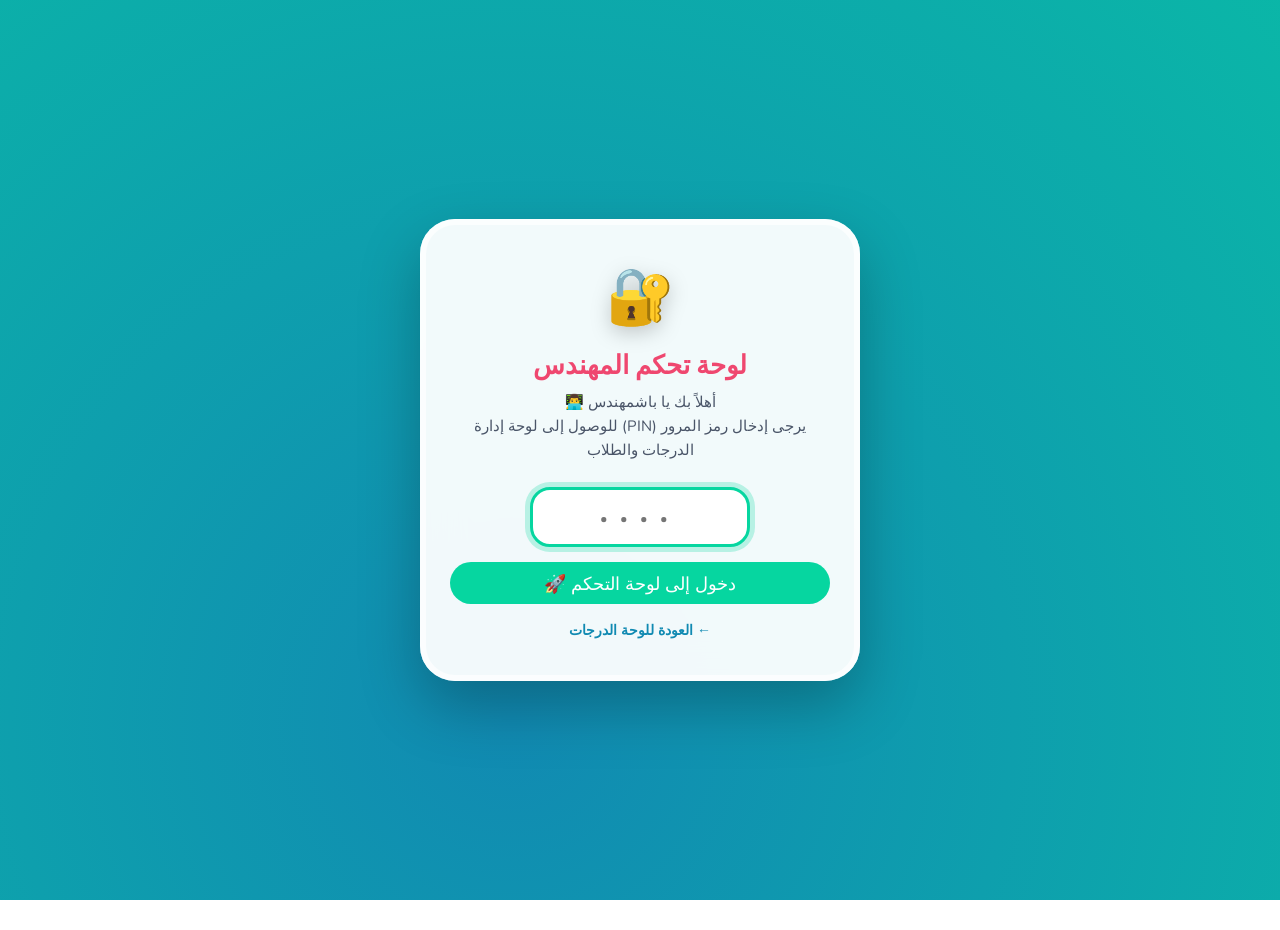
==== admin.html @ 9906d2fb "feat: upgrade scoreboard with criteria breakdown, mobile cards, engineer admin panel, and excel impo" ====
<!DOCTYPE html>
<html lang="ar" dir="rtl">

<head>
    <meta charset="UTF-8">
    <meta name="viewport" content="width=device-width, initial-scale=1.0">
    <title>Future Academy - لوحة تحكم المهندس 🔐</title>
    <link rel="stylesheet" href="./table_style.css">
    <link rel="stylesheet" href="./admin.css">
    <script src="./xlsx.full.min.js"></script>
    <script src="./data_manager.js"></script>
</head>

<body>
    <!-- ========================================================
         LOGIN SCREEN (Visible when not logged in)
         ======================================================== -->
    <div id="login-screen" class="admin-login-container">
        <div class="login-card">
            <div class="lock-avatar">🔐</div>
            <h2>لوحة تحكم المهندس</h2>
            <p class="login-subtitle">أهلاً بك يا باشمهندس 👨‍💻<br>يرجى إدخال رمز المرور (PIN) للوصول إلى لوحة إدارة الدرجات والطلاب</p>

            <form id="login-form">
                <div class="pin-input-group">
                    <input type="password" id="pin-input" maxlength="8" placeholder="••••" autocomplete="off" autofocus>
                </div>
                <div id="login-error" class="login-error" style="display: none;">رمز المرور غير صحيح! يرجى المحاولة مرة أخرى</div>
                <button type="submit" class="btn-primary login-btn">دخول إلى لوحة التحكم 🚀</button>
            </form>

            <a href="scores_g1.html" class="back-link">← العودة للوحة الدرجات</a>
        </div>
    </div>

    <!-- ========================================================
         ADMIN DASHBOARD (Visible when logged in)
         ======================================================== -->
    <div id="dashboard-screen" class="admin-dashboard-container" style="display: none;">
        
        <!-- Top Navigation Bar -->
        <header class="admin-header">
            <div class="header-brand">
                <span class="brand-icon">🚀</span>
                <div>
                    <h1>لوحة إدارة وتعديل الدرجات</h1>
                    <span class="brand-sub">Future Academy • Engineer Dashboard</span>
                </div>
            </div>
            <div class="header-actions">
                <a id="btn-view-scoreboard" href="scores_g1.html" class="btn-header btn-view" title="عرض لوحة الشرف">
                    <span>🏆</span> عرض لوحة الشرف
                </a>
                <button id="btn-change-pin" class="btn-header btn-settings" title="تغيير رمز المرور">
                    <span>🔑</span> تغيير الـ PIN
                </button>
                <button id="btn-logout" class="btn-header btn-logout" title="تسجيل الخروج">
                    <span>🚪</span> خروج
                </button>
            </div>
        </header>

        <!-- Main Workspace -->
        <main class="admin-main">

            <!-- Groups Navigation & Management Bar -->
            <section class="groups-section">
                <div class="section-top-bar">
                    <div class="groups-tabs-scroll" id="groups-tabs-container">
                        <!-- Dynamic Group Tabs will be rendered here -->
                    </div>
                    <button id="btn-add-group" class="btn-action btn-add-group" type="button">
                        <span>➕</span> إضافة مجموعة جديدة
                    </button>
                </div>

                <!-- Active Group Info & Edit -->
                <div class="group-details-card">
                    <div class="group-details-form">
                        <label for="group-title-input">اسم / موعد المجموعة الحالية:</label>
                        <div class="input-with-button">
                            <input type="text" id="group-title-input" placeholder="مثلاً: Arduino Code Friday 1:3">
                            <button id="btn-save-group-title" class="btn-save-title">حفظ الاسم</button>
                        </div>
                    </div>
                    <div class="group-actions-right">
                        <button id="btn-delete-group" class="btn-delete-group" title="حذف هذه المجموعة">
                            <span>🗑️</span> حذف هذه المجموعة
                        </button>
                    </div>
                </div>
            </section>

            <!-- Students & Scores Editor Section -->
            <section class="students-section">
                <div class="students-header-bar">
                    <div class="students-count-badge">
                        <span>👥 الطلاب في هذه المجموعة: </span>
                        <strong id="students-count-num">0</strong>
                    </div>
                    <div class="students-actions">
                        <button id="btn-add-student" class="btn-action btn-add-student" type="button">
                            <span>➕</span> إضافة طالب جديد
                        </button>
                        <button id="btn-save-all" class="btn-action btn-save-all" type="button">
                            <span>💾</span> حفظ كل التعديلات
                        </button>
                    </div>
                </div>

                <!-- Students Dynamic Table -->
                <div class="table-responsive-wrapper">
                    <table class="admin-students-table">
                        <thead>
                            <tr id="table-headers-row">
                                <th style="width: 50px;">#</th>
                                <th>اسم الطالب</th>
                                <!-- Dynamic Criteria Headers (Attendance, Tasks, Participation) -->
                                <th>المجموع 🏆</th>
                                <th style="width: 80px;">إجراء</th>
                            </tr>
                        </thead>
                        <tbody id="students-table-body">
                            <!-- Dynamic Student Rows will be rendered here -->
                        </tbody>
                    </table>
                </div>
            </section>

            <!-- Excel & Backup Section -->
            <section class="tools-section">
                <div class="tools-card">
                    <h3>📊 استيراد وتصدير ملفات الإكسيل (Excel / Sheets)</h3>
                    <p class="tools-subtitle">يمكنك تصدير كشوف الدرجات بالكامل إلى ملف Excel منظم، أو استيراد ملف Excel لتحديث الدرجات فوراً.</p>
                    <div class="tools-buttons">
                        <button id="btn-export-excel-all" class="btn-tool btn-excel-tool" type="button" title="تصدير جميع المجموعات في شيت إكسيل موحد">
                            <span>📊</span> تصدير جميع المجموعات (Excel Workbook)
                        </button>
                        <button id="btn-export-excel-active" class="btn-tool btn-excel-tool" type="button" title="تصدير كشف درجات المجموعة المحددة فقط">
                            <span>📑</span> تصدير المجموعة الحالية فقط
                        </button>
                        <button id="btn-import-excel" class="btn-tool btn-excel-import" type="button" title="استيراد وتحديث الدرجات من ملف إكسيل">
                            <span>📥</span> استيراد من ملف Excel
                        </button>
                        <button id="btn-download-template" class="btn-tool" type="button" title="تحميل قالب إكسيل جاهز لكتابة الدرجات">
                            <span>📄</span> تحميل قالب إكسيل فارغ
                        </button>
                        <button id="btn-reset-default" class="btn-tool btn-danger-tool" type="button" title="استعادة الدرجات والمجموعات الأصلية">
                            <span>🔄</span> استعادة البيانات الأصلية
                        </button>
                    </div>
                </div>
            </section>

        </main>
    </div>

    <!-- Toast Notification -->
    <div id="admin-toast" class="admin-toast">تم حفظ التعديلات بنجاح! 🎉</div>

    <!-- Change PIN Modal -->
    <div id="pin-modal" class="admin-modal-overlay" style="display: none;">
        <div class="admin-modal">
            <h3>🔑 تغيير رمز المرور (PIN)</h3>
            <p>أدخل رمز المرور الجديد (4 أرقام على الأقل):</p>
            <input type="password" id="new-pin-input" placeholder="مثال: 5678" maxlength="8">
            <div class="modal-buttons">
                <button id="btn-confirm-pin" class="btn-primary">تأكيد الحفظ</button>
                <button id="btn-cancel-pin" class="btn-secondary">إلغاء</button>
            </div>
        </div>
    </div>

    <!-- Hidden file input for Excel import -->
    <input type="file" id="import-excel-input" accept=".xlsx, .xls, .csv" style="display: none;">

    <script src="./admin.js"></script>
</body>

</html>
---- table_style.css ----
@import url('https://fonts.googleapis.com/css2?family=Fredoka+One&family=Nunito:wght@700;800;900&display=swap');

* {
    padding: 0;
    margin: 0;
    box-sizing: border-box;
    -webkit-tap-highlight-color: transparent;
}

body {
    background: radial-gradient(circle at 10% 20%, #118AB2, #06D6A0, #FFD166, #EF476F);
    background-size: 400% 400%;
    animation: gradientMove 15s ease infinite alternate;
    background-attachment: fixed;
    font-family: 'Nunito', sans-serif;
    color: #fff;
    overflow-x: hidden;
    padding-bottom: 30px;
    min-height: 100vh;
}

@keyframes gradientMove {
    0% { background-position: 0% 50%; }
    50% { background-position: 100% 50%; }
    100% { background-position: 0% 50%; }
}

/* Container */
.table-div {
    display: flex;
    justify-content: center;
    align-items: center;
    min-height: 65vh;
    padding: 20px 15px;
    margin-top: 10px;
    width: 100%;
}

.scoreboard-container {
    width: 100%;
    max-width: 960px;
    display: flex;
    flex-direction: column;
    align-items: center;
    animation: slideUpPop 0.8s cubic-bezier(0.34, 1.56, 0.64, 1) forwards;
}

@keyframes slideUpPop {
    from {
        transform: translateY(25px) scale(0.97);
        opacity: 0;
    }
    to {
        transform: translateY(0) scale(1);
        opacity: 1;
    }
}

/* Header & Animated Title */
.scoreboard-header {
    width: 100%;
    display: flex;
    flex-direction: column;
    align-items: center;
    margin-bottom: 25px;
}

.table-title {
    margin-bottom: 15px;
}

.table-title h1 {
    font-size: clamp(1.8rem, 5vw, 2.6rem);
    font-family: 'Fredoka One', cursive;
    letter-spacing: 3px;
    text-transform: uppercase;
    display: inline-block;
    text-align: center;
    padding: 14px 42px;
    background: #FF9F1C;
    color: white;
    border-radius: 50px;
    box-shadow: 0 10px 0px #CC7910, 0 20px 30px rgba(0, 0, 0, 0.25);
    border: 7px solid #FFF;
    white-space: nowrap;
    animation: titleBounce 2.5s infinite alternate ease-in-out;
    transition: transform 0.3s cubic-bezier(0.175, 0.885, 0.32, 1.275);
}

@keyframes titleBounce {
    0% { transform: scale(1) rotate(-1deg); }
    100% { transform: scale(1.04) rotate(1deg); }
}

.table-title h1:hover {
    transform: scale(1.08) rotate(0deg);
}

/* Controls Bar (Stats, View Mode, Sound) */
.scoreboard-controls {
    display: flex;
    flex-wrap: wrap;
    align-items: center;
    justify-content: center;
    gap: 12px;
    width: 100%;
    max-width: 860px;
    margin-top: 5px;
}

.stat-badge {
    display: inline-flex;
    align-items: center;
    gap: 8px;
    background: rgba(255, 255, 255, 0.28);
    backdrop-filter: blur(12px);
    -webkit-backdrop-filter: blur(12px);
    border: 2px solid rgba(255, 255, 255, 0.55);
    color: #FFF;
    font-weight: 800;
    font-size: 14.5px;
    padding: 8px 16px;
    border-radius: 50px;
    box-shadow: 0 4px 12px rgba(0, 0, 0, 0.1);
    text-shadow: 1px 1px 2px rgba(0, 0, 0, 0.2);
}

.stat-badge.top-student {
    background: rgba(255, 209, 102, 0.4);
    border-color: #FFD166;
    color: #FFF;
}

.controls-actions {
    display: inline-flex;
    align-items: center;
    gap: 8px;
}

.control-btn {
    display: inline-flex;
    align-items: center;
    gap: 6px;
    background: #FFF;
    color: #EF476F;
    border: none;
    font-family: 'Fredoka One', cursive;
    font-size: 14px;
    padding: 8px 16px;
    border-radius: 50px;
    cursor: pointer;
    box-shadow: 0 4px 0px #DDD, 0 8px 15px rgba(0, 0, 0, 0.15);
    transition: all 0.2s cubic-bezier(0.175, 0.885, 0.32, 1.275);
}

.control-btn:hover {
    transform: translateY(-2px) scale(1.05);
    background: #FFE3E9;
    box-shadow: 0 6px 0px #E5B2BD, 0 10px 18px rgba(0, 0, 0, 0.2);
}

.control-btn:active {
    transform: translateY(3px) scale(0.97);
    box-shadow: 0 1px 0px #DDD;
}

.coach-lock-btn {
    padding: 8px 14px;
    background: #FFF;
    color: #4A5568;
    text-decoration: none;
    font-size: 16px;
    display: inline-flex;
    align-items: center;
    justify-content: center;
    border-radius: 50px;
    box-shadow: 0 4px 0px #DDD, 0 8px 15px rgba(0, 0, 0, 0.15);
    transition: all 0.2s cubic-bezier(0.175, 0.885, 0.32, 1.275);
}

.coach-lock-btn:hover {
    transform: translateY(-2px) scale(1.1);
    background: #FFFBEB;
    box-shadow: 0 6px 0px #FDE68A, 0 10px 18px rgba(0, 0, 0, 0.2);
}

.sound-btn {
    padding: 8px 12px;
}

/* ========================================================
   DESKTOP TABLE VIEW (Default for Wide Screens)
   ======================================================== */
.scoreboard-table {
    width: 100%;
    background: rgba(255, 255, 255, 0.96);
    backdrop-filter: blur(15px);
    -webkit-backdrop-filter: blur(15px);
    border-radius: 32px;
    border-spacing: 0;
    text-align: center;
    box-shadow: 0 25px 50px rgba(0, 0, 0, 0.22), inset 0 0 0 8px rgba(255, 255, 255, 0.6);
    border: none;
    overflow: hidden;
    margin-top: 10px;
}

.scoreboard-table thead tr {
    background: linear-gradient(135deg, #EF476F, #FF597B);
}

.scoreboard-table th {
    padding: 18px 16px;
    color: #fff;
    text-transform: uppercase;
    letter-spacing: 1.5px;
    font-family: 'Fredoka One', cursive;
    font-size: 17px;
    position: sticky;
    top: 0;
    z-index: 5;
    border: none;
}

.scoreboard-table th.th-pos { width: 75px; }
.scoreboard-table th.th-name { text-align: left; padding-left: 24px; }
.scoreboard-table th.th-total { width: 130px; }

.scoreboard-table tbody tr {
    transition: all 0.25s cubic-bezier(0.175, 0.885, 0.32, 1.275);
    animation: rowPop 0.5s cubic-bezier(0.34, 1.56, 0.64, 1) backwards;
}

@keyframes rowPop {
    from {
        opacity: 0;
        transform: translateY(15px) scale(0.98);
    }
    to {
        opacity: 1;
        transform: translateY(0) scale(1);
    }
}

.scoreboard-table tbody tr:nth-child(1) { animation-delay: 0.05s; }
.scoreboard-table tbody tr:nth-child(2) { animation-delay: 0.1s; }
.scoreboard-table tbody tr:nth-child(3) { animation-delay: 0.15s; }
.scoreboard-table tbody tr:nth-child(4) { animation-delay: 0.2s; }
.scoreboard-table tbody tr:nth-child(5) { animation-delay: 0.25s; }
.scoreboard-table tbody tr:nth-child(6) { animation-delay: 0.3s; }

.scoreboard-table td {
    padding: 16px 14px;
    background: #fff;
    color: #333;
    font-weight: 800;
    border-bottom: 2px dashed #EBF0F5;
    vertical-align: middle;
}

.scoreboard-table tr:last-child td {
    border-bottom: none;
}

/* Hover Lift */
.scoreboard-table tbody tr:hover td {
    background: #F8FAFC;
    transform: translateY(-2px);
    box-shadow: 0 8px 18px rgba(0, 0, 0, 0.08);
}

/* Student Profile (Avatar + Name) */
.student-profile {
    display: inline-flex;
    align-items: center;
    gap: 12px;
    text-align: left;
}

.student-avatar {
    width: 38px;
    height: 38px;
    border-radius: 50%;
    color: #FFF;
    display: flex;
    align-items: center;
    justify-content: center;
    font-family: 'Fredoka One', cursive;
    font-size: 18px;
    box-shadow: 0 4px 8px rgba(0, 0, 0, 0.18);
    border: 2px solid #FFF;
    flex-shrink: 0;
}

.student-name {
    font-family: 'Fredoka One', cursive;
    font-size: 19px;
    color: #2D3748;
    letter-spacing: 0.5px;
}

/* Rank Badges */
.rank-badge {
    display: inline-flex;
    align-items: center;
    justify-content: center;
    gap: 4px;
    font-family: 'Fredoka One', cursive;
    font-size: 18px;
    color: #718096;
}

.rank-badge .rank-num {
    display: inline-block;
    min-width: 26px;
    height: 26px;
    line-height: 26px;
    border-radius: 50%;
    background: #EDF2F7;
    color: #4A5568;
    font-size: 14px;
}

/* Podium Styles (Top 3) */
.student-row.top td {
    background: linear-gradient(135deg, #FFFDF0 0%, #FFF9DE 100%);
}
.student-row.second td {
    background: linear-gradient(135deg, #FBFBFB 0%, #F3F4F6 100%);
}
.student-row.third td {
    background: linear-gradient(135deg, #FFF9F5 0%, #FDF0E7 100%);
}

.student-row.top .rank-badge .rank-num {
    background: #FFD166;
    color: #7A4100;
}
.student-row.second .rank-badge .rank-num {
    background: #E2E8F0;
    color: #475569;
}
.student-row.third .rank-badge .rank-num {
    background: #FED7AA;
    color: #7C2D12;
}

/* Floating Crown & Medals */
.crown-icon {
    display: inline-block;
    font-size: 28px;
    filter: drop-shadow(0px 4px 6px rgba(0, 0, 0, 0.25));
    animation: crownFloat 2s ease-in-out infinite;
    line-height: 1;
}

.medal-icon {
    display: inline-block;
    font-size: 24px;
    filter: drop-shadow(0px 3px 5px rgba(0, 0, 0, 0.2));
    animation: medalFloat 2s ease-in-out infinite;
    line-height: 1;
}

@keyframes crownFloat {
    0%, 100% { transform: translateY(0) scale(1); }
    50% { transform: translateY(-5px) scale(1.15); }
}

@keyframes medalFloat {
    0%, 100% { transform: translateY(0) scale(1); }
    50% { transform: translateY(-3px) scale(1.1); }
}

/* Criteria Chips (Values on Desktop) */
.criterion-chip {
    display: inline-flex;
    align-items: center;
    justify-content: center;
    gap: 6px;
    padding: 6px 14px;
    border-radius: 50px;
    font-weight: 900;
    font-size: 16px;
    transition: transform 0.2s ease;
}

.scoreboard-table .criterion-chip .chip-label {
    display: none; /* Hide label in desktop table view since header has it */
}

/* 6 Cute Candy Color Themes for Criteria */
.chip-color-0 {
    background: #E8F8F5;
    color: #0E836A;
    border: 1.5px solid #A3E4D7;
}
.chip-color-1 {
    background: #EEF2FF;
    color: #3730A3;
    border: 1.5px solid #C7D2FE;
}
.chip-color-2 {
    background: #FFFBEB;
    color: #B45309;
    border: 1.5px solid #FDE68A;
}
.chip-color-3 {
    background: #FDF2F8;
    color: #BE185D;
    border: 1.5px solid #FBCFE8;
}
.chip-color-4 {
    background: #F5F3FF;
    color: #6D28D9;
    border: 1.5px solid #DDD6FE;
}
.chip-color-5 {
    background: #F0F9FF;
    color: #0369A1;
    border: 1.5px solid #BAE6FD;
}

/* Total Score Badge */
.total-score-badge {
    display: inline-flex;
    align-items: baseline;
    justify-content: center;
    gap: 4px;
    padding: 6px 14px;
    border-radius: 50px;
    background: linear-gradient(135deg, #EF476F, #FF597B);
    color: #FFF;
    box-shadow: 0 4px 12px rgba(239, 71, 111, 0.35);
    font-family: 'Fredoka One', cursive;
    transition: transform 0.2s ease;
}

.total-score-badge .total-label {
    display: none;
}

.total-score-badge .total-points {
    font-size: 20px;
}

.total-score-badge .total-pts-unit {
    font-size: 12px;
    opacity: 0.9;
    font-weight: 700;
}

/* Podium Total Badges */
.student-row.top .total-score-badge {
    background: linear-gradient(135deg, #FFD166, #FF9F1C);
    color: #613300;
    box-shadow: 0 6px 15px rgba(255, 159, 28, 0.45);
}
.student-row.second .total-score-badge {
    background: linear-gradient(135deg, #CBD5E1, #94A3B8);
    color: #1E293B;
    box-shadow: 0 4px 12px rgba(148, 163, 184, 0.3);
}
.student-row.third .total-score-badge {
    background: linear-gradient(135deg, #F4A261, #E76F51);
    color: #FFF;
    box-shadow: 0 4px 12px rgba(231, 111, 81, 0.35);
}

/* ========================================================
   MOBILE SCREEN RESPONSIVE LEADERBOARD CARDS
   (Activates on <= 768px OR when force-cards-view is set)
   ======================================================== */
@media (max-width: 768px) {
    .table-div {
        padding: 10px 8px;
    }

    .table-title h1 {
        font-size: clamp(1.4rem, 6.5vw, 2rem);
        padding: 10px 24px;
        border-width: 5px;
    }

    .scoreboard-controls {
        gap: 8px;
    }

    .stat-badge {
        font-size: 13px;
        padding: 6px 12px;
    }

    /* Transform Table to Clean Leaderboard Cards */
    .scoreboard-table,
    .scoreboard-table thead,
    .scoreboard-table tbody,
    .scoreboard-table th,
    .scoreboard-table td,
    .scoreboard-table tr {
        display: block;
    }

    .scoreboard-table thead {
        display: none; /* Hide traditional table column headers */
    }

    .scoreboard-table {
        background: transparent !important;
        box-shadow: none !important;
        border: none !important;
        width: 100%;
        max-width: 100%;
    }

    .scoreboard-table tbody {
        display: flex;
        flex-direction: column;
        gap: 12px;
        width: 100%;
    }

    /* Each Student Card */
    .student-row {
        display: flex !important;
        flex-wrap: wrap !important;
        align-items: center !important;
        background: #ffffff !important;
        border-radius: 22px !important;
        padding: 14px 16px !important;
        box-shadow: 0 8px 20px rgba(0, 0, 0, 0.08) !important;
        border: 2px solid rgba(255, 255, 255, 0.9) !important;
        position: relative !important;
        transition: transform 0.2s cubic-bezier(0.175, 0.885, 0.32, 1.275) !important;
        cursor: pointer;
    }

    .student-row:active {
        transform: scale(0.98) !important;
    }

    /* Podium Cards Highlight */
    .student-row.top {
        background: linear-gradient(135deg, #FFFDF2 0%, #FFF9E0 100%) !important;
        border-color: #FFD166 !important;
        box-shadow: 0 10px 25px rgba(255, 209, 102, 0.45) !important;
    }

    .student-row.second {
        background: linear-gradient(135deg, #F9FAFB 0%, #F1F5F9 100%) !important;
        border-color: #CBD5E1 !important;
        box-shadow: 0 8px 20px rgba(0, 0, 0, 0.08) !important;
    }

    .student-row.third {
        background: linear-gradient(135deg, #FFF9F5 0%, #FDF0E7 100%) !important;
        border-color: #F4A261 !important;
        box-shadow: 0 8px 20px rgba(244, 162, 97, 0.25) !important;
    }

    /* Card Top Line: Rank + Name + Total */
    .col-pos {
        order: 1 !important;
        flex: 0 0 auto !important;
        padding: 0 !important;
        margin-right: 8px !important;
        border: none !important;
        background: transparent !important;
    }

    .col-name {
        order: 2 !important;
        flex: 1 1 auto !important;
        padding: 0 !important;
        border: none !important;
        background: transparent !important;
        text-align: left !important;
        min-width: 120px !important;
    }

    .student-name {
        font-size: 17px !important;
    }

    .student-avatar {
        width: 34px !important;
        height: 34px !important;
        font-size: 16px !important;
    }

    .col-total {
        order: 3 !important;
        flex: 0 0 auto !important;
        padding: 0 !important;
        margin-left: auto !important;
        border: none !important;
        background: transparent !important;
    }

    .total-score-badge {
        padding: 5px 12px !important;
    }

    .total-score-badge .total-points {
        font-size: 17px !important;
    }

    /* Divider between student header & criteria line */
    .student-row::before {
        content: "";
        order: 4;
        width: 100%;
        height: 1px;
        background: linear-gradient(90deg, transparent, rgba(0, 0, 0, 0.08) 10%, rgba(0, 0, 0, 0.08) 90%, transparent);
        margin: 10px 0 6px 0;
    }

    /* Criteria Line: Wrapped cleanly across the card */
    .col-criterion {
        order: 5 !important;
        display: inline-flex !important;
        align-items: center !important;
        padding: 0 !important;
        margin: 4px 6px 4px 0 !important;
        border: none !important;
        background: transparent !important;
    }

    /* Reveal full label in mobile cards */
    .col-criterion .chip-label {
        display: inline !important;
        font-size: 12.5px !important;
        font-weight: 700 !important;
        margin-right: 3px !important;
        opacity: 0.9 !important;
    }

    .col-criterion .criterion-chip {
        padding: 5px 11px !important;
        font-size: 13px !important;
        border-radius: 12px !important;
    }

    .col-criterion .chip-value {
        font-size: 13.5px !important;
        font-weight: 900 !important;
    }
}

/* Force Cards View (If user taps Cards on desktop) */
.force-cards-view .scoreboard-table,
.force-cards-view .scoreboard-table thead,
.force-cards-view .scoreboard-table tbody,
.force-cards-view .scoreboard-table th,
.force-cards-view .scoreboard-table td,
.force-cards-view .scoreboard-table tr {
    display: block !important;
}

.force-cards-view .scoreboard-table thead {
    display: none !important;
}

.force-cards-view .scoreboard-table {
    background: transparent !important;
    box-shadow: none !important;
    border: none !important;
}

.force-cards-view .scoreboard-table tbody {
    display: flex !important;
    flex-direction: column !important;
    gap: 12px !important;
}

.force-cards-view .student-row {
    display: flex !important;
    flex-wrap: wrap !important;
    align-items: center !important;
    background: #ffffff !important;
    border-radius: 22px !important;
    padding: 16px 20px !important;
    box-shadow: 0 8px 20px rgba(0, 0, 0, 0.08) !important;
    position: relative !important;
}

.force-cards-view .col-pos { order: 1 !important; flex: 0 0 auto !important; margin-right: 12px !important; }
.force-cards-view .col-name { order: 2 !important; flex: 1 1 auto !important; }
.force-cards-view .col-total { order: 3 !important; flex: 0 0 auto !important; margin-left: auto !important; }
.force-cards-view .student-row::before {
    content: "";
    order: 4;
    width: 100%;
    height: 1px;
    background: rgba(0, 0, 0, 0.08);
    margin: 12px 0 8px 0;
}
.force-cards-view .col-criterion {
    order: 5 !important;
    display: inline-flex !important;
    margin: 4px 8px 4px 0 !important;
    background: transparent !important;
}
.force-cards-view .col-criterion .chip-label { display: inline !important; }

/* Force Table View (If user wants horizontal scrollable table on mobile) */
.force-table-view .scoreboard-table {
    display: table !important;
    min-width: 600px !important;
    overflow-x: auto !important;
}
.force-table-view .scoreboard-table thead { display: table-header-group !important; }
.force-table-view .scoreboard-table tbody { display: table-row-group !important; }
.force-table-view .scoreboard-table tr { display: table-row !important; }
.force-table-view .scoreboard-table th,
.force-table-view .scoreboard-table td { display: table-cell !important; }
.force-table-view {
    overflow-x: auto !important;
    width: 100% !important;
}

/* Group Subtitle Styling */
.group-subtitle-container {
    text-align: center;
    margin: 15px auto;
    width: 100%;
}

.group-badge {
    display: inline-block;
    padding: 8px 24px;
    background: rgba(255, 255, 255, 0.22);
    backdrop-filter: blur(10px);
    -webkit-backdrop-filter: blur(10px);
    border: 2px solid rgba(255, 255, 255, 0.45);
    border-radius: 40px;
    box-shadow: 0 6px 15px rgba(0, 0, 0, 0.12);
}

.group-badge h3 {
    font-family: 'Fredoka One', cursive;
    font-size: clamp(16px, 4vw, 22px);
    color: #FFF;
    letter-spacing: 0.8px;
    text-shadow: 1px 1px 3px rgba(0, 0, 0, 0.2);
}

/* Pagination */
.pagination {
    display: flex;
    justify-content: center;
    align-items: center;
    margin-top: 20px;
    gap: 10px;
    margin-bottom: 25px;
    flex-wrap: wrap;
    padding: 0 10px;
}

.pagination a {
    color: #EF476F;
    min-width: 44px;
    height: 44px;
    display: inline-flex;
    align-items: center;
    justify-content: center;
    text-decoration: none;
    background: #FFF;
    border-radius: 50%;
    font-family: 'Fredoka One', cursive;
    font-size: 18px;
    box-shadow: 0 6px 0px #DDD, 0 10px 18px rgba(0, 0, 0, 0.15);
    transition: all 0.2s cubic-bezier(0.175, 0.885, 0.32, 1.275);
}

.pagination a.active {
    background: #06D6A0;
    color: white;
    box-shadow: 0 6px 0px #04A57B, 0 12px 20px rgba(6, 214, 160, 0.35);
    transform: translateY(-4px) scale(1.1);
}

.pagination a:hover:not(.active) {
    background: #FFE3E9;
    transform: translateY(-4px) scale(1.08);
    box-shadow: 0 8px 0px #E5B2BD, 0 15px 22px rgba(0, 0, 0, 0.2);
    color: #D61B46;
}

.pagination a:active:not(.active) {
    transform: translateY(4px) scale(0.95);
    box-shadow: 0 1px 0px #DDD;
}

@media (max-width: 500px) {
    .pagination {
        gap: 6px;
    }
    .pagination a {
        min-width: 38px;
        height: 38px;
        font-size: 15px;
        box-shadow: 0 4px 0px #DDD, 0 8px 12px rgba(0, 0, 0, 0.12);
    }
}
---- admin.css ----
/* Future Academy - Admin Dashboard Styling */

body {
    direction: rtl;
    text-align: right;
    min-height: 100vh;
}

/* ========================================================
   LOGIN SCREEN
   ======================================================== */
.admin-login-container {
    display: flex;
    justify-content: center;
    align-items: center;
    min-height: 100vh;
    padding: 20px;
}

.login-card {
    background: rgba(255, 255, 255, 0.95);
    backdrop-filter: blur(20px);
    -webkit-backdrop-filter: blur(20px);
    border-radius: 35px;
    padding: 40px 30px;
    width: 100%;
    max-width: 440px;
    text-align: center;
    box-shadow: 0 25px 60px rgba(0, 0, 0, 0.25), inset 0 0 0 6px rgba(255, 255, 255, 0.7);
    animation: popIn 0.6s cubic-bezier(0.34, 1.56, 0.64, 1) forwards;
}

@keyframes popIn {
    from {
        opacity: 0;
        transform: translateY(30px) scale(0.9);
    }
    to {
        opacity: 1;
        transform: translateY(0) scale(1);
    }
}

.lock-avatar {
    font-size: 55px;
    margin-bottom: 15px;
    filter: drop-shadow(0 6px 10px rgba(0, 0, 0, 0.2));
    animation: titleBounce 2s infinite alternate ease-in-out;
}

.login-card h2 {
    font-family: 'Fredoka One', cursive, 'Nunito';
    font-size: 26px;
    color: #EF476F;
    margin-bottom: 10px;
}

.login-subtitle {
    font-size: 15px;
    color: #4A5568;
    line-height: 1.6;
    margin-bottom: 25px;
}

.pin-input-group {
    margin-bottom: 15px;
}

.pin-input-group input {
    width: 220px;
    height: 60px;
    font-size: 32px;
    text-align: center;
    letter-spacing: 12px;
    border-radius: 20px;
    border: 3px solid #E2E8F0;
    background: #F8FAFC;
    color: #2D3748;
    font-family: 'Fredoka One', cursive, monospace;
    transition: all 0.2s ease;
}

.pin-input-group input:focus {
    outline: none;
    border-color: #06D6A0;
    background: #FFF;
    box-shadow: 0 0 0 5px rgba(6, 214, 160, 0.25);
}

.login-error {
    color: #E63946;
    font-weight: 800;
    font-size: 14px;
    margin-bottom: 15px;
}

.login-btn {
    width: 100%;
    padding: 14px 20px;
    font-size: 18px;
    margin-bottom: 15px;
}

.login-hint {
    background: #FFFBEB;
    border: 1.5px solid #FDE68A;
    border-radius: 14px;
    padding: 10px 14px;
    color: #92400E;
    font-size: 13.5px;
    margin-bottom: 20px;
}

.back-link {
    color: #118AB2;
    text-decoration: none;
    font-weight: 800;
    font-size: 14px;
    transition: color 0.2s;
}

.back-link:hover {
    color: #06D6A0;
}

/* ========================================================
   DASHBOARD SCREEN
   ======================================================== */
.admin-dashboard-container {
    width: 100%;
    max-width: 1100px;
    margin: 0 auto;
    padding: 20px 15px;
}

/* Header */
.admin-header {
    display: flex;
    flex-wrap: wrap;
    justify-content: space-between;
    align-items: center;
    gap: 15px;
    background: rgba(255, 255, 255, 0.95);
    backdrop-filter: blur(15px);
    -webkit-backdrop-filter: blur(15px);
    border-radius: 26px;
    padding: 16px 24px;
    box-shadow: 0 10px 30px rgba(0, 0, 0, 0.15);
    margin-bottom: 20px;
}

.header-brand {
    display: flex;
    align-items: center;
    gap: 12px;
}

.brand-icon {
    font-size: 34px;
}

.admin-header h1 {
    font-family: 'Fredoka One', cursive;
    font-size: 22px;
    color: #EF476F;
    margin-bottom: 2px;
}

.brand-sub {
    font-size: 13px;
    color: #718096;
    font-weight: 700;
}

.header-actions {
    display: flex;
    flex-wrap: wrap;
    gap: 10px;
}

.btn-header {
    display: inline-flex;
    align-items: center;
    gap: 6px;
    padding: 8px 16px;
    border-radius: 50px;
    font-family: 'Fredoka One', cursive;
    font-size: 14px;
    text-decoration: none;
    cursor: pointer;
    border: none;
    box-shadow: 0 4px 0px rgba(0, 0, 0, 0.1);
    transition: all 0.2s ease;
}

.btn-view {
    background: #06D6A0;
    color: white;
}
.btn-view:hover {
    background: #04b385;
    transform: translateY(-2px);
}

.btn-settings {
    background: #FFD166;
    color: #613300;
}
.btn-settings:hover {
    background: #ffc438;
    transform: translateY(-2px);
}

.btn-logout {
    background: #EF476F;
    color: white;
}
.btn-logout:hover {
    background: #d63359;
    transform: translateY(-2px);
}

/* ========================================================
   GROUPS SECTION
   ======================================================== */
.groups-section {
    background: rgba(255, 255, 255, 0.95);
    backdrop-filter: blur(15px);
    border-radius: 26px;
    padding: 20px;
    box-shadow: 0 10px 30px rgba(0, 0, 0, 0.12);
    margin-bottom: 20px;
}

.section-top-bar {
    display: flex;
    flex-wrap: wrap;
    justify-content: space-between;
    align-items: center;
    gap: 15px;
    margin-bottom: 18px;
}

.groups-tabs-scroll {
    display: flex;
    gap: 8px;
    overflow-x: auto;
    padding-bottom: 6px;
    max-width: 100%;
}

.group-tab-btn {
    padding: 10px 18px;
    background: #F1F5F9;
    color: #475569;
    border: 2px solid transparent;
    border-radius: 50px;
    font-family: 'Fredoka One', cursive;
    font-size: 15px;
    cursor: pointer;
    white-space: nowrap;
    transition: all 0.2s ease;
}

.group-tab-btn:hover {
    background: #E2E8F0;
}

.group-tab-btn.active {
    background: #118AB2;
    color: white;
    box-shadow: 0 4px 12px rgba(17, 138, 178, 0.35);
}

.btn-action {
    display: inline-flex;
    align-items: center;
    gap: 6px;
    padding: 10px 20px;
    border-radius: 50px;
    font-family: 'Fredoka One', cursive;
    font-size: 15px;
    border: none;
    cursor: pointer;
    box-shadow: 0 5px 0px rgba(0, 0, 0, 0.15);
    transition: all 0.2s cubic-bezier(0.175, 0.885, 0.32, 1.275);
}

.btn-add-group {
    background: #FF9F1C;
    color: white;
}
.btn-add-group:hover {
    background: #e0870c;
    transform: translateY(-2px);
}

/* Active Group Details Card */
.group-details-card {
    display: flex;
    flex-wrap: wrap;
    justify-content: space-between;
    align-items: center;
    gap: 15px;
    background: #F8FAFC;
    border-radius: 18px;
    padding: 14px 18px;
    border: 2px dashed #CBD5E1;
}

.group-details-form {
    display: flex;
    flex-wrap: wrap;
    align-items: center;
    gap: 12px;
    flex: 1 1 300px;
}

.group-details-form label {
    font-weight: 800;
    color: #334155;
    font-size: 14.5px;
}

.input-with-button {
    display: flex;
    align-items: center;
    gap: 8px;
    flex: 1 1 250px;
}

.input-with-button input {
    flex: 1;
    padding: 8px 14px;
    border-radius: 12px;
    border: 2px solid #CBD5E1;
    font-family: 'Nunito', sans-serif;
    font-weight: 800;
    font-size: 15px;
}

.btn-save-title {
    padding: 8px 16px;
    background: #06D6A0;
    color: white;
    border: none;
    border-radius: 12px;
    font-family: 'Fredoka One', cursive;
    cursor: pointer;
}

.btn-delete-group {
    padding: 8px 16px;
    background: #FFF1F2;
    color: #E11D48;
    border: 2px solid #FECDD3;
    border-radius: 12px;
    font-family: 'Fredoka One', cursive;
    cursor: pointer;
    transition: all 0.2s;
}

.btn-delete-group:hover {
    background: #FFE4E6;
}

/* ========================================================
   STUDENTS & SCORES SECTION
   ======================================================== */
.students-section {
    background: rgba(255, 255, 255, 0.95);
    backdrop-filter: blur(15px);
    border-radius: 26px;
    padding: 20px;
    box-shadow: 0 10px 30px rgba(0, 0, 0, 0.12);
    margin-bottom: 20px;
}

.students-header-bar {
    display: flex;
    flex-wrap: wrap;
    justify-content: space-between;
    align-items: center;
    gap: 12px;
    margin-bottom: 16px;
}

.students-count-badge {
    background: #EFF6FF;
    border: 1.5px solid #BFDBFE;
    color: #1E40AF;
    padding: 8px 16px;
    border-radius: 50px;
    font-weight: 800;
    font-size: 15px;
}

.students-actions {
    display: flex;
    gap: 10px;
}

.btn-add-student {
    background: #06D6A0;
    color: white;
}
.btn-add-student:hover {
    background: #05be8e;
    transform: translateY(-2px);
}

.btn-save-all {
    background: #EF476F;
    color: white;
}
.btn-save-all:hover {
    background: #d8335a;
    transform: translateY(-2px);
}

/* Students Table */
.table-responsive-wrapper {
    overflow-x: auto;
    border-radius: 18px;
    box-shadow: 0 4px 15px rgba(0, 0, 0, 0.05);
}

.admin-students-table {
    width: 100%;
    border-collapse: collapse;
    background: white;
    text-align: center;
}

.admin-students-table th {
    background: #118AB2;
    color: white;
    padding: 14px 12px;
    font-family: 'Fredoka One', cursive;
    font-size: 15px;
    letter-spacing: 0.5px;
}

.admin-students-table td {
    padding: 12px 10px;
    border-bottom: 1.5px dashed #E2E8F0;
    vertical-align: middle;
}

.admin-students-table tr:hover {
    background: #F8FAFC;
}

/* Table Inputs */
.student-name-input {
    width: 100%;
    min-width: 130px;
    padding: 8px 12px;
    border-radius: 10px;
    border: 1.5px solid #CBD5E1;
    font-family: 'Nunito', sans-serif;
    font-weight: 800;
    font-size: 15px;
    text-align: right;
}

.student-name-input:focus {
    outline: none;
    border-color: #118AB2;
    box-shadow: 0 0 0 3px rgba(17, 138, 178, 0.2);
}

.score-stepper {
    display: inline-flex;
    align-items: center;
    gap: 4px;
    background: #F1F5F9;
    border-radius: 12px;
    padding: 2px 4px;
}

.score-stepper input {
    width: 48px;
    height: 34px;
    text-align: center;
    border: none;
    background: transparent;
    font-family: 'Fredoka One', cursive;
    font-size: 16px;
    color: #1E293B;
}

.score-stepper input:focus {
    outline: none;
    background: #FFF;
    border-radius: 8px;
}

.step-btn {
    width: 24px;
    height: 24px;
    border-radius: 50%;
    background: white;
    border: 1px solid #CBD5E1;
    color: #475569;
    font-weight: 900;
    font-size: 14px;
    cursor: pointer;
    display: inline-flex;
    align-items: center;
    justify-content: center;
    line-height: 1;
    transition: all 0.15s;
}

.step-btn:hover {
    background: #118AB2;
    color: white;
    border-color: #118AB2;
}

.admin-total-badge {
    display: inline-block;
    padding: 6px 14px;
    border-radius: 50px;
    background: linear-gradient(135deg, #FFD166, #FF9F1C);
    color: #613300;
    font-family: 'Fredoka One', cursive;
    font-size: 16px;
    font-weight: 900;
}

.btn-delete-student {
    background: #FFF1F2;
    color: #E11D48;
    border: 1px solid #FECDD3;
    border-radius: 8px;
    width: 32px;
    height: 32px;
    cursor: pointer;
    font-size: 14px;
    transition: all 0.2s;
}

.btn-delete-student:hover {
    background: #FFE4E6;
    transform: scale(1.1);
}

/* ========================================================
   BACKUP & TOOLS
   ======================================================== */
.tools-section {
    background: rgba(255, 255, 255, 0.95);
    border-radius: 26px;
    padding: 20px;
    box-shadow: 0 10px 30px rgba(0, 0, 0, 0.1);
}

.tools-card h3 {
    font-family: 'Fredoka One', cursive;
    font-size: 18px;
    color: #1E293B;
    margin-bottom: 6px;
}

.tools-subtitle {
    font-size: 13.5px;
    color: #64748B;
    margin-bottom: 15px;
    font-weight: 700;
}

.tools-buttons {
    display: flex;
    flex-wrap: wrap;
    gap: 10px;
}

.btn-tool {
    display: inline-flex;
    align-items: center;
    gap: 6px;
    padding: 10px 18px;
    border-radius: 12px;
    background: #F1F5F9;
    border: 1.5px solid #CBD5E1;
    color: #334155;
    font-family: 'Fredoka One', cursive;
    font-size: 13.5px;
    cursor: pointer;
    transition: all 0.2s;
}

.btn-tool:hover {
    background: #E2E8F0;
    transform: translateY(-2px);
}

.btn-excel-tool {
    background: #ECFDF5;
    color: #065F46;
    border-color: #A7F3D0;
}
.btn-excel-tool:hover {
    background: #D1FAE5;
    border-color: #6EE7B7;
}

.btn-excel-import {
    background: #EFF6FF;
    color: #1E40AF;
    border-color: #BFDBFE;
}
.btn-excel-import:hover {
    background: #DBEAFE;
    border-color: #93C5FD;
}

.btn-danger-tool {
    color: #DC2626;
    border-color: #FCA5A5;
}
.btn-danger-tool:hover {
    background: #FEE2E2;
}

/* ========================================================
   MODALS & TOAST
   ======================================================== */
.admin-toast {
    position: fixed;
    bottom: 25px;
    left: 50%;
    transform: translateX(-50%) translateY(100px);
    background: #06D6A0;
    color: white;
    font-family: 'Fredoka One', cursive;
    font-size: 16px;
    padding: 12px 28px;
    border-radius: 50px;
    box-shadow: 0 10px 25px rgba(6, 214, 160, 0.4);
    z-index: 9999;
    opacity: 0;
    transition: all 0.3s cubic-bezier(0.175, 0.885, 0.32, 1.275);
    pointer-events: none;
}

.admin-toast.show {
    transform: translateX(-50%) translateY(0);
    opacity: 1;
}

.admin-modal-overlay {
    position: fixed;
    top: 0;
    left: 0;
    right: 0;
    bottom: 0;
    background: rgba(0, 0, 0, 0.5);
    backdrop-filter: blur(5px);
    display: flex;
    align-items: center;
    justify-content: center;
    z-index: 10000;
}

.admin-modal {
    background: white;
    border-radius: 26px;
    padding: 30px;
    width: 90%;
    max-width: 400px;
    text-align: center;
    box-shadow: 0 20px 40px rgba(0, 0, 0, 0.25);
}

.admin-modal h3 {
    font-family: 'Fredoka One', cursive;
    color: #EF476F;
    margin-bottom: 10px;
    font-size: 20px;
}

.admin-modal p {
    color: #64748B;
    font-size: 14px;
    margin-bottom: 15px;
}

.admin-modal input {
    width: 180px;
    height: 48px;
    text-align: center;
    font-size: 24px;
    letter-spacing: 6px;
    border-radius: 12px;
    border: 2px solid #CBD5E1;
    margin-bottom: 20px;
    font-family: 'Fredoka One', cursive;
}

.modal-buttons {
    display: flex;
    gap: 10px;
    justify-content: center;
}

.btn-primary {
    padding: 10px 22px;
    background: #06D6A0;
    color: white;
    border: none;
    border-radius: 50px;
    font-family: 'Fredoka One', cursive;
    cursor: pointer;
}

.btn-secondary {
    padding: 10px 22px;
    background: #E2E8F0;
    color: #475569;
    border: none;
    border-radius: 50px;
    font-family: 'Fredoka One', cursive;
    cursor: pointer;
}

/* ========================================================
   RESPONSIVE ADJUSTMENTS
   ======================================================== */
@media (max-width: 768px) {
    .admin-header {
        flex-direction: column;
        align-items: flex-start;
        padding: 16px;
    }

    .header-actions {
        width: 100%;
        justify-content: space-between;
    }

    .btn-header {
        font-size: 12.5px;
        padding: 6px 12px;
    }

    .section-top-bar {
        flex-direction: column;
        align-items: stretch;
    }

    .btn-add-group {
        width: 100%;
        justify-content: center;
    }

    .students-header-bar {
        flex-direction: column;
        align-items: stretch;
    }

    .students-actions {
        width: 100%;
        justify-content: space-between;
    }

    .btn-action {
        flex: 1;
        justify-content: center;
        font-size: 13.5px;
        padding: 8px 12px;
    }
}
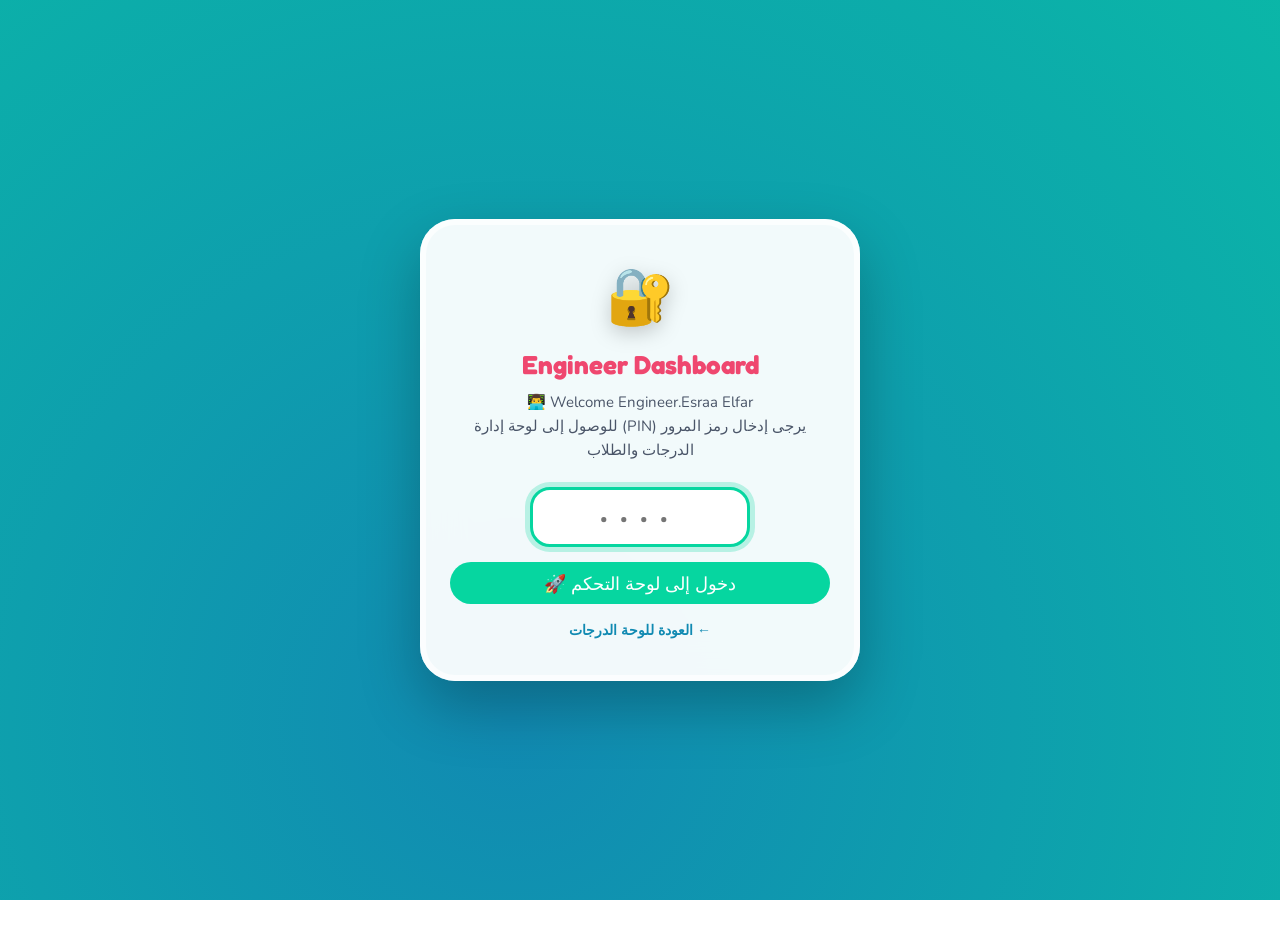
==== commit 7395d7e2: "Update admin.html" ====
--- a/admin.html
+++ b/admin.html
@@ -4,7 +4,7 @@
 <head>
     <meta charset="UTF-8">
     <meta name="viewport" content="width=device-width, initial-scale=1.0">
-    <title>Future Academy - لوحة تحكم المهندس 🔐</title>
+    <title>Future Academy - Engineer Dashboard 🔐</title>
     <link rel="stylesheet" href="./table_style.css">
     <link rel="stylesheet" href="./admin.css">
     <script src="./xlsx.full.min.js"></script>
@@ -18,8 +18,8 @@
     <div id="login-screen" class="admin-login-container">
         <div class="login-card">
             <div class="lock-avatar">🔐</div>
-            <h2>لوحة تحكم المهندس</h2>
-            <p class="login-subtitle">أهلاً بك يا باشمهندس 👨‍💻<br>يرجى إدخال رمز المرور (PIN) للوصول إلى لوحة إدارة الدرجات والطلاب</p>
+            <h2>Engineer Dashboard</h2>
+            <p class="login-subtitle">Welcome Engineer.Esraa Elfar 👨‍💻<br>يرجى إدخال رمز المرور (PIN) للوصول إلى لوحة إدارة الدرجات والطلاب</p>
 
             <form id="login-form">
                 <div class="pin-input-group">
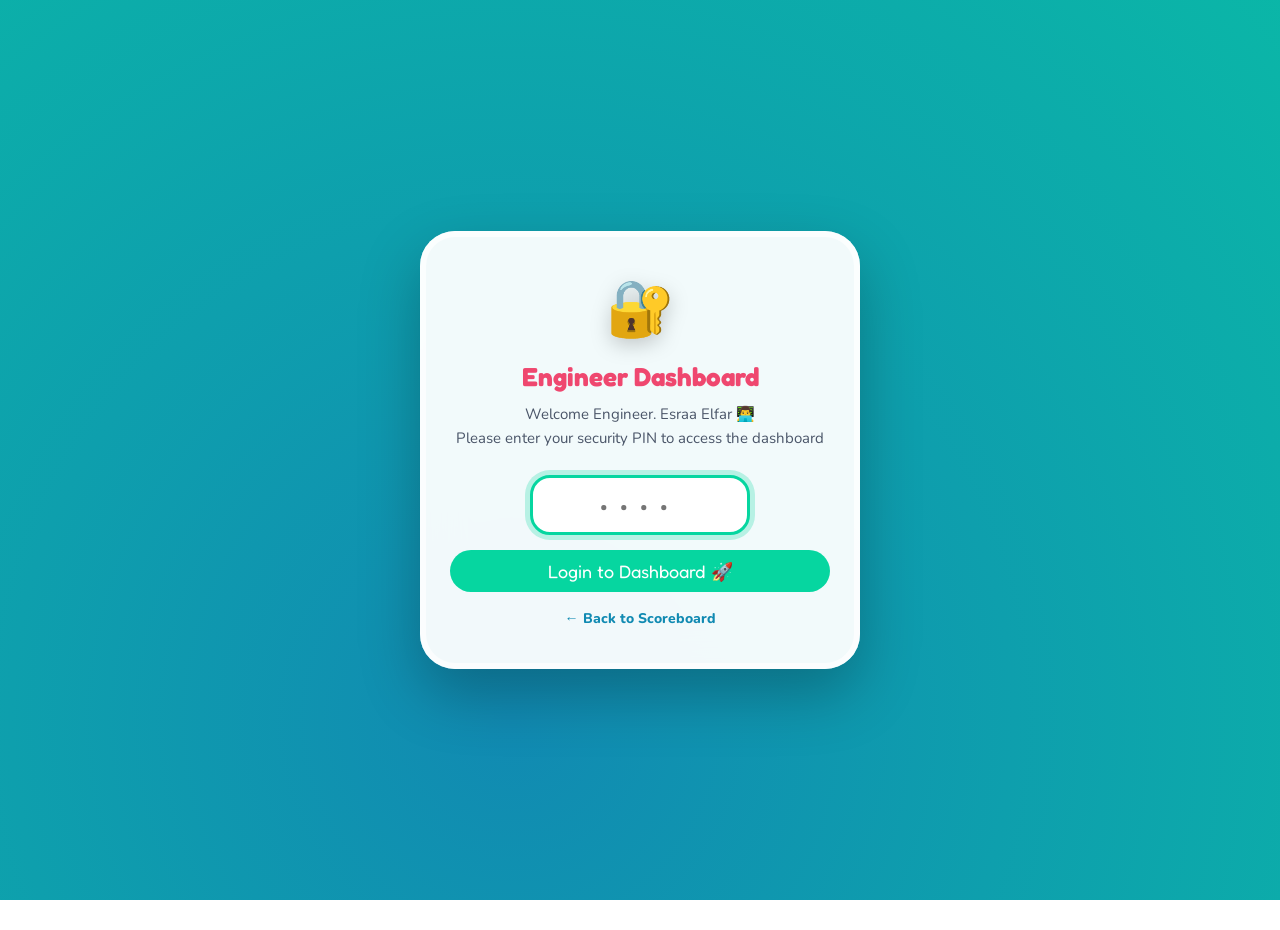
==== commit eb242c48: "refactor: translate entire engineer dashboard to English" ====
--- a/admin.html
+++ b/admin.html
@@ -1,5 +1,5 @@
 <!DOCTYPE html>
-<html lang="ar" dir="rtl">
+<html lang="en" dir="ltr">
 
 <head>
     <meta charset="UTF-8">
@@ -19,17 +19,17 @@
         <div class="login-card">
             <div class="lock-avatar">🔐</div>
             <h2>Engineer Dashboard</h2>
-            <p class="login-subtitle">Welcome Engineer.Esraa Elfar 👨‍💻<br>يرجى إدخال رمز المرور (PIN) للوصول إلى لوحة إدارة الدرجات والطلاب</p>
+            <p class="login-subtitle">Welcome Engineer. Esraa Elfar 👨‍💻<br>Please enter your security PIN to access the dashboard</p>
 
             <form id="login-form">
                 <div class="pin-input-group">
                     <input type="password" id="pin-input" maxlength="8" placeholder="••••" autocomplete="off" autofocus>
                 </div>
-                <div id="login-error" class="login-error" style="display: none;">رمز المرور غير صحيح! يرجى المحاولة مرة أخرى</div>
-                <button type="submit" class="btn-primary login-btn">دخول إلى لوحة التحكم 🚀</button>
+                <div id="login-error" class="login-error" style="display: none;">Incorrect PIN! Please try again</div>
+                <button type="submit" class="btn-primary login-btn">Login to Dashboard 🚀</button>
             </form>
 
-            <a href="scores_g1.html" class="back-link">← العودة للوحة الدرجات</a>
+            <a href="scores_g1.html" class="back-link">← Back to Scoreboard</a>
         </div>
     </div>
 
@@ -43,19 +43,19 @@
             <div class="header-brand">
                 <span class="brand-icon">🚀</span>
                 <div>
-                    <h1>لوحة إدارة وتعديل الدرجات</h1>
+                    <h1>Scoreboard & Grades Management</h1>
                     <span class="brand-sub">Future Academy • Engineer Dashboard</span>
                 </div>
             </div>
             <div class="header-actions">
-                <a id="btn-view-scoreboard" href="scores_g1.html" class="btn-header btn-view" title="عرض لوحة الشرف">
-                    <span>🏆</span> عرض لوحة الشرف
+                <a id="btn-view-scoreboard" href="scores_g1.html" class="btn-header btn-view" title="View live scoreboard">
+                    <span>🏆</span> View Scoreboard
                 </a>
-                <button id="btn-change-pin" class="btn-header btn-settings" title="تغيير رمز المرور">
-                    <span>🔑</span> تغيير الـ PIN
+                <button id="btn-change-pin" class="btn-header btn-settings" title="Change security PIN">
+                    <span>🔑</span> Change PIN
                 </button>
-                <button id="btn-logout" class="btn-header btn-logout" title="تسجيل الخروج">
-                    <span>🚪</span> خروج
+                <button id="btn-logout" class="btn-header btn-logout" title="Logout from dashboard">
+                    <span>🚪</span> Logout
                 </button>
             </div>
         </header>
@@ -70,22 +70,22 @@
                         <!-- Dynamic Group Tabs will be rendered here -->
                     </div>
                     <button id="btn-add-group" class="btn-action btn-add-group" type="button">
-                        <span>➕</span> إضافة مجموعة جديدة
+                        <span>➕</span> Add New Group
                     </button>
                 </div>
 
                 <!-- Active Group Info & Edit -->
                 <div class="group-details-card">
                     <div class="group-details-form">
-                        <label for="group-title-input">اسم / موعد المجموعة الحالية:</label>
+                        <label for="group-title-input">Active Group Title / Schedule:</label>
                         <div class="input-with-button">
-                            <input type="text" id="group-title-input" placeholder="مثلاً: Arduino Code Friday 1:3">
-                            <button id="btn-save-group-title" class="btn-save-title">حفظ الاسم</button>
+                            <input type="text" id="group-title-input" placeholder="e.g. Arduino Code Friday 1:3">
+                            <button id="btn-save-group-title" class="btn-save-title">Save Title</button>
                         </div>
                     </div>
                     <div class="group-actions-right">
-                        <button id="btn-delete-group" class="btn-delete-group" title="حذف هذه المجموعة">
-                            <span>🗑️</span> حذف هذه المجموعة
+                        <button id="btn-delete-group" class="btn-delete-group" title="Delete this group">
+                            <span>🗑️</span> Delete Group
                         </button>
                     </div>
                 </div>
@@ -95,15 +95,15 @@
             <section class="students-section">
                 <div class="students-header-bar">
                     <div class="students-count-badge">
-                        <span>👥 الطلاب في هذه المجموعة: </span>
+                        <span>👥 Students in this group: </span>
                         <strong id="students-count-num">0</strong>
                     </div>
                     <div class="students-actions">
                         <button id="btn-add-student" class="btn-action btn-add-student" type="button">
-                            <span>➕</span> إضافة طالب جديد
+                            <span>➕</span> Add New Student
                         </button>
                         <button id="btn-save-all" class="btn-action btn-save-all" type="button">
-                            <span>💾</span> حفظ كل التعديلات
+                            <span>💾</span> Save All Changes
                         </button>
                     </div>
                 </div>
@@ -114,10 +114,10 @@
                         <thead>
                             <tr id="table-headers-row">
                                 <th style="width: 50px;">#</th>
-                                <th>اسم الطالب</th>
+                                <th>Student Name</th>
                                 <!-- Dynamic Criteria Headers (Attendance, Tasks, Participation) -->
-                                <th>المجموع 🏆</th>
-                                <th style="width: 80px;">إجراء</th>
+                                <th>Total 🏆</th>
+                                <th style="width: 80px;">Action</th>
                             </tr>
                         </thead>
                         <tbody id="students-table-body">
@@ -130,23 +130,23 @@
             <!-- Excel & Backup Section -->
             <section class="tools-section">
                 <div class="tools-card">
-                    <h3>📊 استيراد وتصدير ملفات الإكسيل (Excel / Sheets)</h3>
-                    <p class="tools-subtitle">يمكنك تصدير كشوف الدرجات بالكامل إلى ملف Excel منظم، أو استيراد ملف Excel لتحديث الدرجات فوراً.</p>
+                    <h3>📊 Excel Import & Export</h3>
+                    <p class="tools-subtitle">Export all grade sheets into an organized Excel workbook, or import an Excel file to update scores instantly.</p>
                     <div class="tools-buttons">
-                        <button id="btn-export-excel-all" class="btn-tool btn-excel-tool" type="button" title="تصدير جميع المجموعات في شيت إكسيل موحد">
-                            <span>📊</span> تصدير جميع المجموعات (Excel Workbook)
+                        <button id="btn-export-excel-all" class="btn-tool btn-excel-tool" type="button" title="Export all groups in a multi-sheet Excel file">
+                            <span>📊</span> Export All Groups (Excel Workbook)
                         </button>
-                        <button id="btn-export-excel-active" class="btn-tool btn-excel-tool" type="button" title="تصدير كشف درجات المجموعة المحددة فقط">
-                            <span>📑</span> تصدير المجموعة الحالية فقط
+                        <button id="btn-export-excel-active" class="btn-tool btn-excel-tool" type="button" title="Export current group only">
+                            <span>📑</span> Export Active Group Only
                         </button>
-                        <button id="btn-import-excel" class="btn-tool btn-excel-import" type="button" title="استيراد وتحديث الدرجات من ملف إكسيل">
-                            <span>📥</span> استيراد من ملف Excel
+                        <button id="btn-import-excel" class="btn-tool btn-excel-import" type="button" title="Import and update scores from Excel">
+                            <span>📥</span> Import from Excel
                         </button>
-                        <button id="btn-download-template" class="btn-tool" type="button" title="تحميل قالب إكسيل جاهز لكتابة الدرجات">
-                            <span>📄</span> تحميل قالب إكسيل فارغ
+                        <button id="btn-download-template" class="btn-tool" type="button" title="Download empty starter Excel template">
+                            <span>📄</span> Download Excel Template
                         </button>
-                        <button id="btn-reset-default" class="btn-tool btn-danger-tool" type="button" title="استعادة الدرجات والمجموعات الأصلية">
-                            <span>🔄</span> استعادة البيانات الأصلية
+                        <button id="btn-reset-default" class="btn-tool btn-danger-tool" type="button" title="Restore original academy data">
+                            <span>🔄</span> Reset to Default Data
                         </button>
                     </div>
                 </div>
@@ -156,17 +156,17 @@
     </div>
 
     <!-- Toast Notification -->
-    <div id="admin-toast" class="admin-toast">تم حفظ التعديلات بنجاح! 🎉</div>
+    <div id="admin-toast" class="admin-toast">Changes saved successfully! 🎉</div>
 
     <!-- Change PIN Modal -->
     <div id="pin-modal" class="admin-modal-overlay" style="display: none;">
         <div class="admin-modal">
-            <h3>🔑 تغيير رمز المرور (PIN)</h3>
-            <p>أدخل رمز المرور الجديد (4 أرقام على الأقل):</p>
-            <input type="password" id="new-pin-input" placeholder="مثال: 5678" maxlength="8">
+            <h3>🔑 Change Security PIN</h3>
+            <p>Enter new security PIN (at least 4 digits):</p>
+            <input type="password" id="new-pin-input" placeholder="e.g. 5678" maxlength="8">
             <div class="modal-buttons">
-                <button id="btn-confirm-pin" class="btn-primary">تأكيد الحفظ</button>
-                <button id="btn-cancel-pin" class="btn-secondary">إلغاء</button>
+                <button id="btn-confirm-pin" class="btn-primary">Confirm Save</button>
+                <button id="btn-cancel-pin" class="btn-secondary">Cancel</button>
             </div>
         </div>
     </div>
--- a/admin.css
+++ b/admin.css
@@ -1,8 +1,8 @@
 /* Future Academy - Admin Dashboard Styling */
 
 body {
-    direction: rtl;
-    text-align: right;
+    direction: ltr;
+    text-align: left;
     min-height: 100vh;
 }
 
@@ -461,7 +461,7 @@
     font-family: 'Nunito', sans-serif;
     font-weight: 800;
     font-size: 15px;
-    text-align: right;
+    text-align: left;
 }
 
 .student-name-input:focus {
